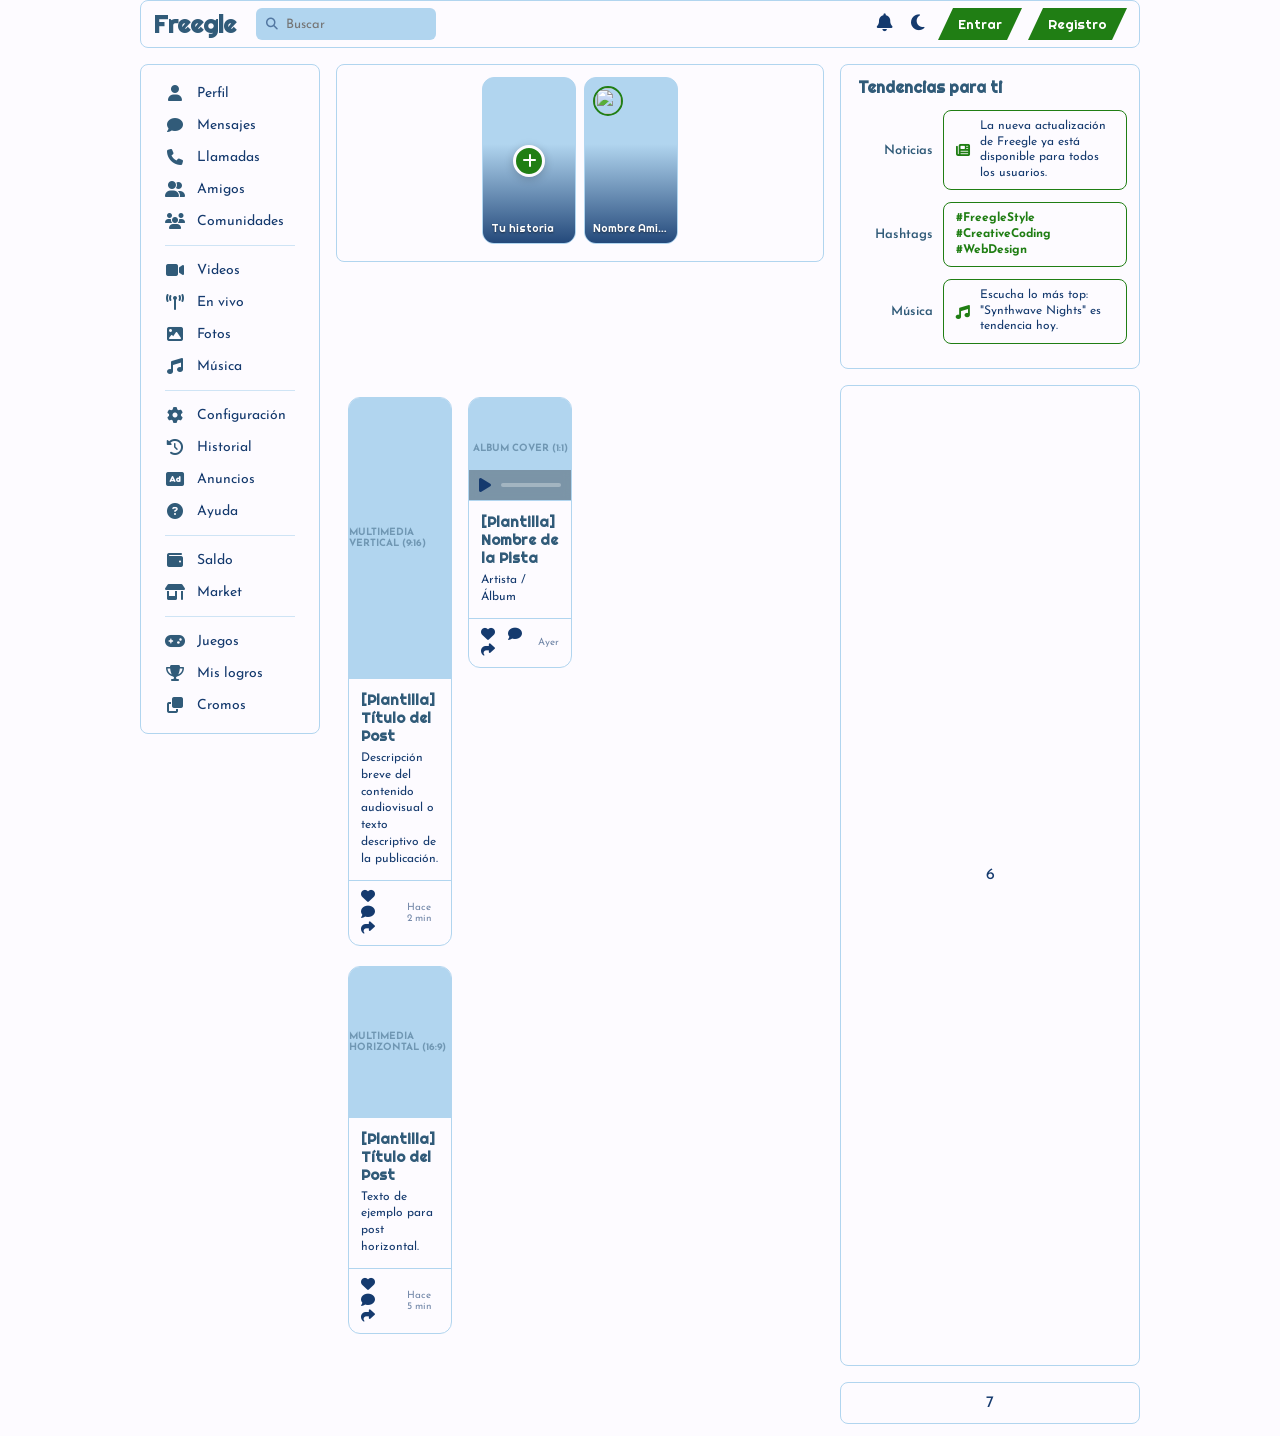
==== index.html @ 53921a43 "Botón de inicio de sesión funcional" ====
<!-- ✧ ─── ⋆⋅☆⋅⋆ ─────────────── ✧ -->
<!-- I N D E X - F R E E G L E . . ✧ -->
<!-- ✧ ─────────────── ⋆⋅☆⋅⋆ ─── ✧ -->
<!DOCTYPE html>
<html lang="en" dir="ltr">
<head>
    <meta charset="UTF-8">
    <meta name="viewport" content="width=device-width, initial-scale=1.0">
    <title>Freegle</title>

    <link rel="preconnect" href="https://fonts.googleapis.com">
    <link rel="preconnect" href="https://fonts.gstatic.com" crossorigin>
    <link href="https://fonts.googleapis.com/css2?family=Josefin+Sans:wght@300;400;600&family=Righteous&display=swap" rel="stylesheet">
    <link rel="stylesheet" href="https://cdnjs.cloudflare.com/ajax/libs/font-awesome/6.4.2/css/all.min.css">

    <link rel="stylesheet" href="style.css">

    <script>
    // Esto se ejecuta ANTES de que la página se dibuje
    const savedTheme = localStorage.getItem('themePreference');
    if (savedTheme) {
        document.documentElement.setAttribute('data-theme', savedTheme);
    }
</script>
</head>
<body>

    <div class="parent">
     <div class="div1">
    <div class="header-container">
        <h1 class="logo">Freegle</h1>

        <div class="search-container">
            <i class="fa-solid fa-magnifying-glass"></i>
            <input type="text" placeholder="Buscar">
        </div>

        <div class="header-actions">
            <button class="icon-btn"><i class="fa-solid fa-bell"></i></button>
            
            <button class="icon-btn" onclick="toggleTheme()"><i class="fa-solid fa-moon"></i></button>

            <div id="auth-ui" style="display: flex; gap: 6px;">
                <button class="btn-skew" onclick="window.location.href='login.html'">Entrar</button>
                <button class="btn-skew" onclick="window.location.href='make_account.html'">Registro</button>
            </div>
        </div>
    </div>
</div>
        <div class="div2">
    <nav class="side-menu">
        <a href="#"><i class="fa-solid fa-user"></i> Perfil</a>
        <a href="#"><i class="fa-solid fa-comment"></i> Mensajes</a>
        <a href="#"><i class="fa-solid fa-phone"></i> Llamadas</a>
        <a href="#"><i class="fa-solid fa-user-group"></i> Amigos</a>
        <a href="#"><i class="fa-solid fa-users"></i> Comunidades</a>
        
        <div class="separator"></div>
        
        <a href="#"><i class="fa-solid fa-video"></i> Videos</a>
        <a href="#"><i class="fa-solid fa-broadcast-tower"></i> En vivo</a>
        <a href="#"><i class="fa-solid fa-image"></i> Fotos</a>
        <a href="#"><i class="fa-solid fa-music"></i> Música</a>
        
        <div class="separator"></div>
        
        <a href="#"><i class="fa-solid fa-gear"></i> Configuración</a>
        <a href="#"><i class="fa-solid fa-clock-rotate-left"></i> Historial</a>
        <a href="#"><i class="fa-solid fa-rectangle-ad"></i> Anuncios</a>
        <a href="#"><i class="fa-solid fa-circle-question"></i> Ayuda</a>
        
        <div class="separator"></div>
        
        <a href="#"><i class="fa-solid fa-wallet"></i> Saldo</a>
        <a href="#"><i class="fa-solid fa-shop"></i> Market</a>
        
        <div class="separator"></div>
        
        <a href="#"><i class="fa-solid fa-gamepad"></i> Juegos</a>
        <a href="#"><i class="fa-solid fa-trophy"></i> Mis logros</a>
        <a href="#"><i class="fa-solid fa-clone"></i> Cromos</a>
       </nav>
    </div>
        <div class="div3">
        <div class="stories-container">
        <div class="story-card user-story">
            <div class="story-image" style="background-image: url('tu-foto.jpg');"></div>
            <div class="gradient-overlay"></div>
            <div class="add-story-btn">
                <i class="fa-solid fa-plus"></i>
            </div>
            <span class="story-title">Tu historia</span>
        </div>

        <div class="story-card">
            <div class="story-image" style="background-image: url('amigo.jpg');"></div>
            <div class="gradient-overlay"></div>
            <div class="story-avatar">
                <img src="avatar.jpg" alt="">
            </div>
            <span class="story-title">Nombre Amigo</span>
        </div>
    </div>
</div>
    <div class="div4">
        <div class="trends-widget">
        <h3 class="trends-title">Tendencias para ti</h3>
        
        <div class="trend-item">
            <span class="trend-cat">Noticias</span>
            <div class="trend-content">
                <i class="fa-solid fa-newspaper"></i>
                <p>La nueva actualización de Freegle ya está disponible para todos los usuarios.</p>
            </div>
        </div>

        <div class="trend-item">
            <span class="trend-cat">Hashtags</span>
            <div class="trend-content">
                <p class="tag-highlight">#FreegleStyle #CreativeCoding #WebDesign</p>
            </div>
        </div>

        <div class="trend-item">
            <span class="trend-cat">Música</span>
            <div class="trend-content">
                <i class="fa-solid fa-music"></i>
                <p>Escucha lo más top: "Synthwave Nights" es tendencia hoy.</p>
            </div>
        </div>
    </div>
</div>
        <div class="div5">
    <div class="feed-container">
        
        <div class="post-card post-vertical">
            <div class="post-media">
                <div class="placeholder-media">MULTIMEDIA VERTICAL (9:16)</div>
            </div>
            <div class="post-separator"></div>
            <div class="post-info">
                <h4 class="post-title">[Plantilla] Título del Post</h4>
                <p class="post-text">Descripción breve del contenido audiovisual o texto descriptivo de la publicación.</p>
            </div>
            <div class="post-separator"></div>
            <div class="post-footer">
                <div class="post-actions">
                    <button class="action-btn"><i class="fa-solid fa-heart"></i></button>
                    <button class="action-btn"><i class="fa-solid fa-comment"></i></button>
                    <button class="action-btn"><i class="fa-solid fa-share"></i></button>
                </div>
                <span class="post-date">Hace 2 min</span>
            </div>
        </div>

        <div class="post-card post-horizontal">
            <div class="post-media">
                <div class="placeholder-media">MULTIMEDIA HORIZONTAL (16:9)</div>
            </div>
            <div class="post-separator"></div>
            <div class="post-info">
                <h4 class="post-title">[Plantilla] Título del Post</h4>
                <p class="post-text">Texto de ejemplo para post horizontal.</p>
            </div>
            <div class="post-separator"></div>
            <div class="post-footer">
                <div class="post-actions">
                    <button class="action-btn"><i class="fa-solid fa-heart"></i></button>
                    <button class="action-btn"><i class="fa-solid fa-comment"></i></button>
                    <button class="action-btn"><i class="fa-solid fa-share"></i></button>
                </div>
                <span class="post-date">Hace 5 min</span>
            </div>
        </div>

        <div class="post-card post-music">
            <div class="post-media square">
                <div class="placeholder-media">ALBUM COVER (1:1)</div>
                <div class="mini-player">
                    <i class="fa-solid fa-play"></i>
                    <div class="player-bar"></div>
                </div>
            </div>
            <div class="post-separator"></div>
            <div class="post-info">
                <h4 class="post-title">[Plantilla] Nombre de la Pista</h4>
                <p class="post-text">Artista / Álbum</p>
            </div>
            <div class="post-separator"></div>
            <div class="post-footer">
                <div class="post-actions">
                    <button class="action-btn"><i class="fa-solid fa-heart"></i></button>
                    <button class="action-btn"><i class="fa-solid fa-comment"></i></button>
                    <button class="action-btn"><i class="fa-solid fa-share"></i></button>
                </div>
                <span class="post-date">Ayer</span>
            </div>
        </div>

    </div>
</div>
        <div class="div6">6</div> 
        <div class="div7">7</div> 
    </div>

    <script src="script.js"></script>
    <script type="module">
    import { auth, db } from './firebase-config.js';
    import { onAuthStateChanged, signOut } from "https://www.gstatic.com/firebasejs/10.7.1/firebase-auth.js";
    import { getDoc, doc } from "https://www.gstatic.com/firebasejs/10.7.1/firebase-firestore.js";

    const authUI = document.getElementById('auth-ui');

    // Escuchar el estado de la sesión
    onAuthStateChanged(auth, async (user) => {
        if (user) {
            // USUARIO CONECTADO: Buscamos sus datos en Firestore
            const userDoc = await getDoc(doc(db, "users", user.uid));
            const userData = userDoc.data();

            // Cambiamos los botones por el perfil (Estilo EA/Gaming)
            authUI.innerHTML = `
                <div class="user-profile-nav">
                    <span class="nav-username">${userData.username}</span>
                    <div class="nav-avatar">
                        <img src="${userData.avatarUrl || 'default-avatar.png'}" alt="Avatar">
                    </div>
                    <button class="logout-btn" id="btn-logout"><i class="fa-solid fa-right-from-bracket"></i></button>
                </div>
            `;

            document.getElementById('btn-logout').addEventListener('click', () => {
                signOut(auth).then(() => {
                    alert("Sesión cerrada");
                    window.location.reload();
                });
            });

        } else {
            // USUARIO DESCONECTADO: Mostramos botones originales
            authUI.innerHTML = `
                <button class="btn-skew">Entrar</button>
                <button class="btn-skew" onclick="window.location.href='make_account.html'">Registro</button>
            `;
        }
    });
</script>
</body>
</html>
---- style.css ----
/* ✧ ─── ⋆⋅☆⋅⋆ ─────────────── ✧
   F R E E G L E   S T Y L E S
   G L O B A L   V A R I A B L E S
✧ ─────────────── ⋆⋅☆⋅⋆ ─── ✧ */

* {
    box-sizing: border-box;
    margin: 0;
    padding: 0;
}

:root {
    /* ✦ Light Mode (Default) ✦ */
    --bg-base: #FDFBFF;
    --bg-details: #B1D5EF;
    --text-main: #153A6E;
    --text-title: #315B79;
    --link-accent: #207E14;
}

[data-theme="dark"] {
    /* ✦ Dark Mode ✦ */
    --bg-base: #181F4F;
    --bg-details: #4C5175;
    --text-main: #FDFBFF;
    --text-title: #6893D7;
    --link-accent: #20D70E;
}

/* ✧ ─── ⋆⋅☆⋅⋆ ─────────────── ✧
   T Y P O G R A P H Y & B A S E
✧ ─────────────── ⋆⋅☆⋅⋆ ─── ✧ */

/* Aplicación global de fondo y texto base con transición suave */
body {
    background-color: var(--bg-base);
    color: var(--text-main);
    transition: background-color 0.3s ease, color 0.3s ease;
}

/* Aplicando Righteous a los títulos */
h1, h2, h3 {
    font-family: 'Righteous', cursive;
    color: var(--text-title);
    transition: color 0.3s ease;
}

/* Aplicando Josefin Sans al texto normal y cuerpo */
body, p, span, div, input, button {
    font-family: 'Josefin Sans', sans-serif;
}

/* Estilos de enlaces */
a {
    font-family: 'Josefin Sans', sans-serif;
    color: var(--link-accent);
    text-decoration: none;
    transition: color 0.3s ease;
}

/* ✧ ─── ⋆⋅☆⋅⋆ ─────────────── ✧
   L A Y O U T   &   C O M P O N E N T S
✧ ─────────────── ⋆⋅☆⋅⋆ ─── ✧ */

/* ✧ ─── ⋆⋅☆⋅⋆ ─────────────── ✧
   M A I N   L A Y O U T   (G R I D)
✧ ─────────────── ⋆⋅☆⋅⋆ ─── ✧ */

.parent {
    display: grid;
    /* Columna 1: Menú, Columna 2: Feed, Columna 3: Widgets */
    grid-template-columns: 180px 1fr 300px;
    /* Fila 1 fija en 48px, el resto se adapta */
    grid-template-rows: 48px auto 1fr; 
    gap: 16px;
    max-width: 1024px;
    margin: 0 auto;
    padding: 0 12px 12px 12px; 
    min-height: 100vh;
}

/* Estilo de los contenedores: Limpio y moderno */
.parent > div {
    /* Usamos el fondo de la página, no el de detalles */
    background-color: var(--bg-base); 
    border-radius: 8px;
    padding: 12px;
    /* Usamos el color de detalles solo para el borde */
    border: 1px solid var(--bg-details);
    display: flex;
    align-items: center;
    justify-content: center;
}

/* Div 1: Barra superior (Sticky) */
.div1 {
    grid-column: 1 / span 3;
    height: 48px;
    position: sticky;
    top: 0;
    z-index: 1000;
    /* Borde solo abajo para la barra para que pegue arriba */
    border-top: none;
    border-left: none;
    border-right: none;
    border-radius: 0;
}

/* Div 2: Menú lateral izquierdo */
.div2 {
    grid-column: 1;
    grid-row: 2 / span 2;
    align-self: start;
    border: none; 
}

/* Div 3: Historias / Reels */ 
.div3 { 
    grid-column: 2; 
    grid-row: 2;
    
    /* Mantenemos el look */
    display: flex;
    align-items: center;
    background-color: var(--bg-base);
    border: 1px solid var(--bg-details);
    border-radius: 8px;
    padding: 10px;

    align-self: start; /* Evita que se estire hacia abajo para igualar al div4 */
    height: fit-content; /* Se ajusta exactamente al contenido interno */
}

/* ✧ ─── ⋆⋅☆⋅⋆ ─────────────── ✧
   M A S O N R Y   F E E D (div5)
✧ ─────────────── ⋆⋅☆⋅⋆ ─── ✧ */

.div5 {
    grid-column: 2;
    grid-row: 3;
    background-color: transparent !important;
    border: none !important;
    padding: 0;
}

.feed-container {
    /* Crea 3 columnas en tu resolución actual */
    column-count: 3;
    column-gap: 16px;
    width: 100%;
}

/* Responsividad: Si la pantalla es más ancha (16:9), añade más columnas */
@media (min-width: 1200px) {
    .feed-container { column-count: 4; }
}

/* Estilo de la Tarjeta del Post */
.post-card {
    display: inline-block; /* Crucial para Masonry */
    width: 100%;
    margin-bottom: 16px;
    background-color: var(--bg-base);
    border: 1px solid var(--bg-details);
    border-radius: 12px;
    overflow: hidden;
    break-inside: avoid; /* Evita que el post se corte entre columnas */
}

/* Media Containers */
.post-media {
    width: 100%;
    background-color: var(--bg-details);
    display: flex;
    align-items: center;
    justify-content: center;
    position: relative;
}

/* Tamaños proporcionales */
.post-vertical .post-media { height: 280px; } /* Proporción 9:16 aprox */
.post-horizontal .post-media { height: 150px; } /* Proporción 16:9 */
.post-music .post-media.square { aspect-ratio: 1/1; }

.placeholder-media {
    font-size: 10px;
    text-transform: uppercase;
    color: var(--text-title);
    opacity: 0.5;
    font-weight: bold;
}

/* Separadores de 1px */
.post-separator {
    height: 1px;
    background-color: var(--bg-details);
    width: 100%;
}

/* Contenido del Post */
.post-info {
    padding: 12px;
}

.post-title {
    font-family: 'Righteous', cursive;
    font-size: 14px;
    margin-bottom: 5px;
    color: var(--text-title);
}

.post-text {
    font-size: 12px;
    color: var(--text-main);
    line-height: 1.4;
}

/* Footer y Acciones */
.post-footer {
    padding: 8px 12px;
    display: flex;
    justify-content: space-between;
    align-items: center;
}

.action-btn {
    background: transparent;
    border: none;
    color: var(--text-main);
    margin-right: 8px;
    cursor: pointer;
    font-size: 14px;
    transition: color 0.2s;
}

.action-btn:hover { color: var(--link-accent); }

.post-date {
    font-size: 10px;
    opacity: 0.6;
}

/* Reproductor de Música Mini */
.mini-player {
    position: absolute;
    bottom: 0;
    width: 100%;
    height: 30px;
    background: rgba(0,0,0,0.3);
    backdrop-filter: blur(5px);
    display: flex;
    align-items: center;
    padding: 0 10px;
    gap: 10px;
}

.player-bar {
    flex: 1;
    height: 4px;
    background: rgba(255,255,255,0.3);
    border-radius: 2px;
}

/* Div 4: Tendencias */
.div4 {
    grid-column: 3;
    grid-row: 2;
}

/* Div 6 y 7: Widgets / Publicidad */
.div6, .div7 {
    grid-column: 3;
}

/* ✧ ─── ⋆⋅☆⋅⋆ ─────────────── ✧
   S I D E   M E N U   S T Y L E S
✧ ─────────────── ⋆⋅☆⋅⋆ ─── ✧ */

.side-menu {
    display: flex;
    flex-direction: column;
    width: 100%;
}

.side-menu a {
    display: flex;
    align-items: center;
    padding: 8px 12px;
    font-size: 14px; /* Tamaño estándar VK */
    color: var(--text-main);
    border-radius: 6px;
    transition: background 0.2s ease;
}

/* Efecto hover estilo VK/Facebook */
.side-menu a:hover {
    background-color: var(--bg-details);
    color: var(--text-title);
}

/* Los iconos */
.side-menu a i {
    margin-right: 12px;
    width: 20px; /* Ancho fijo para que el texto quede alineado */
    text-align: center;
    font-size: 16px;
    color: var(--text-title); /* Los iconos suelen resaltar un poco más */
}

.separator {
    height: 1px;
    background-color: var(--bg-details);
    margin: 8px 12px;
    opacity: 0.6;
}

/* ✧ ─── ⋆⋅☆⋅⋆ ─────────────── ✧
   H E A D E R   C O M P O N E N T S
✧ ─────────────── ⋆⋅☆⋅⋆ ─── ✧ */

.header-container {
    display: flex;
    align-items: center;
    width: 100%;
    height: 100%;
}

/* Logo */
.logo {
    font-size: 24px;
    margin-right: 20px;
    color: var(--text-title);
    /* Ya tiene Righteous por la regla global que pusimos antes */
}

/* Buscador estilo VK (Pequeño y a la izquierda) */
.search-container {
    background-color: var(--bg-details);
    border-radius: 6px;
    height: 32px;
    width: 180px;
    display: flex;
    align-items: center;
    padding: 0 10px;
    margin-right: 16px; /* El espacio de 16px que pediste */
}

.search-container i {
    font-size: 12px;
    color: var(--text-main);
    opacity: 0.6;
}

.search-container input {
    background: transparent;
    border: none;
    outline: none;
    padding-left: 8px;
    font-size: 13px;
    color: var(--text-main);
    width: 100%;
}

/* Contenedor de botones a la derecha */
.header-actions {
    margin-left: auto; /* Empuja todo a la derecha */
    display: flex;
    align-items: center;
    gap: 8px; /* Espacio entre botones */
}

/* Botones de Iconos (Campana y Luna) */
.icon-btn {
    background: transparent;
    border: none;
    color: var(--text-main);
    font-size: 18px;
    cursor: pointer;
    padding: 5px;
    transition: transform 0.2s;
}

.icon-btn:hover {
    color: var(--link-accent);
    transform: scale(1.1);
}

/* ✧ ─── ⋆⋅☆⋅⋆ ─────────────── ✧
   P A R A L L E L O G R A M   B T N S
✧ ─────────────── ⋆⋅☆⋅⋆ ─── ✧ */

.btn-skew {
    --p: 15px; /* Inclinación ajustada para botones pequeños */
    background-color: var(--link-accent);
    color: white;
    font-family: 'Righteous', cursive;
    border: none;
    padding: 0 20px;
    height: 32px;
    cursor: pointer;
    clip-path: polygon(var(--p) 0, 100% 0, calc(100% - var(--p)) 100%, 0 100%);
    transition: filter 0.2s, transform 0.2s;
}

.btn-skew:hover {
    filter: brightness(1.2);
    transform: translateY(-1px);
}

/* ✧ ─── ⋆⋅☆⋅⋆ ─────────────── ✧
   S T O R I E S   S Y S T E M
✧ ─────────────── ⋆⋅☆⋅⋆ ─── ✧ */

.stories-container {
    display: flex;
    gap: 8px;
    overflow-x: auto; /* Permite scroll horizontal si hay muchas */
    padding-bottom: 5px;
}

.story-card {
    position: relative;
    width: 94px;
    height: 167px;
    border-radius: 12px;
    overflow: hidden;
    flex-shrink: 0;
    cursor: pointer;
    border: 1px solid var(--bg-details);
    background-color: var(--bg-details);
}

.story-image {
    width: 100%;
    height: 100%;
    background-size: cover;
    background-position: center;
    transition: transform 0.3s ease;
}

.story-card:hover .story-image {
    transform: scale(1.05);
}

/* El degradado que mencionaste (Sin usar negro puro) */
.gradient-overlay {
    position: absolute;
    bottom: 0;
    width: 100%;
    height: 60%;
    background: linear-gradient(to top, rgba(21, 58, 110, 0.9) 0%, transparent 100%);
}

/* Título en Righteous */
.story-title {
    position: absolute;
    bottom: 8px;
    left: 8px;
    right: 8px;
    font-family: 'Righteous', cursive;
    font-size: 11px;
    color: #FFFFFF;
    text-shadow: 0px 1px 2px rgba(0,0,0,0.5);
    white-space: nowrap;
    overflow: hidden;
    text-overflow: ellipsis;
}

/* Burbuja del símbolo + */
.add-story-btn {
    position: absolute;
    top: 50%;
    left: 50%;
    transform: translate(-50%, -50%);
    width: 32px;
    height: 32px;
    background-color: var(--link-accent);
    color: white;
    border-radius: 50%;
    display: flex;
    align-items: center;
    justify-content: center;
    border: 3px solid var(--bg-base);
    box-shadow: 0 2px 10px rgba(0,0,0,0.2);
    z-index: 2;
}

/* Avatar circular para historias de otros */
.story-avatar {
    position: absolute;
    top: 8px;
    left: 8px;
    width: 30px;
    height: 30px;
    border-radius: 50%;
    border: 2px solid var(--link-accent);
    overflow: hidden;
    z-index: 2;
}

.story-avatar img {
    width: 100%;
    height: 100%;
    object-fit: cover;
}

/* ✧ ─── ⋆⋅☆⋅⋆ ─────────────── ✧
   T R E N D S   W I D G E T
✧ ─────────────── ⋆⋅☆⋅⋆ ─── ✧ */

.div4 {
    align-self: start; /* Para que no se estire infinito hacia abajo */
}

.trends-title {
    font-size: 16px;
    margin-bottom: 12px;
    padding-left: 5px;
}

.trend-item {
    display: grid;
    grid-template-columns: 80px 1fr; /* Categoría fija a la izquierda */
    align-items: center;
    gap: 10px;
    margin-bottom: 12px;
    width: 100%;
}

.trend-cat {
    font-size: 13px;
    font-weight: 600;
    color: var(--text-title);
    text-align: right;
}

/* El encapsulado que pediste con el color del enlace */
.trend-content {
    background-color: var(--bg-base);
    border: 1px solid var(--link-accent); /* Borde de 1px verde enlace */
    border-radius: 8px;
    padding: 8px 12px;
    display: flex;
    align-items: center;
    gap: 10px;
    cursor: pointer;
    transition: background 0.2s ease, transform 0.1s;
}

.trend-content:hover {
    background-color: rgba(32, 126, 20, 0.05); /* Un toque leve del verde al pasar el mouse */
    transform: translateX(3px);
}

.trend-content i {
    color: var(--link-accent);
    font-size: 14px;
}

.trend-content p {
    font-size: 12px;
    line-height: 1.3;
    margin: 0;
    color: var(--text-main);
}

.tag-highlight {
    color: var(--link-accent) !important;
    font-weight: bold;
}

/* PERFIL DE USUARIO */

.user-profile-nav {
    display: flex;
    align-items: center;
    gap: 12px;
}

.nav-username {
    font-family: 'Righteous', cursive;
    color: var(--text-title);
    font-size: 14px;
}

.nav-avatar {
    width: 35px;
    height: 35px;
    border-radius: 50%;
    border: 2px solid var(--link-accent);
    overflow: hidden;
    background-color: var(--bg-details);
}

.nav-avatar img {
    width: 100%;
    height: 100%;
    object-fit: cover;
}

.logout-btn {
    --p: 10px;
    background-color: #B71000;
    color: white;
    font-family: 'Righteous', cursive;
    border: none;
    padding: 0 15px;
    height: 32px;
    cursor: pointer;
    clip-path: polygon(var(--p) 0, 100% 0, calc(100% - var(--p)) 100%, 0 100%);
    transition: filter 0.2s, transform 0.2s;
    display: flex;
    align-items: center;
    justify-content: center;
}

.logout-btn:hover {
    filter: brightness(1.2);
    transform: translateY(-1px) scale(1.05);
    color: white;
}

.logout-btn i {
    font-size: 14px;
}
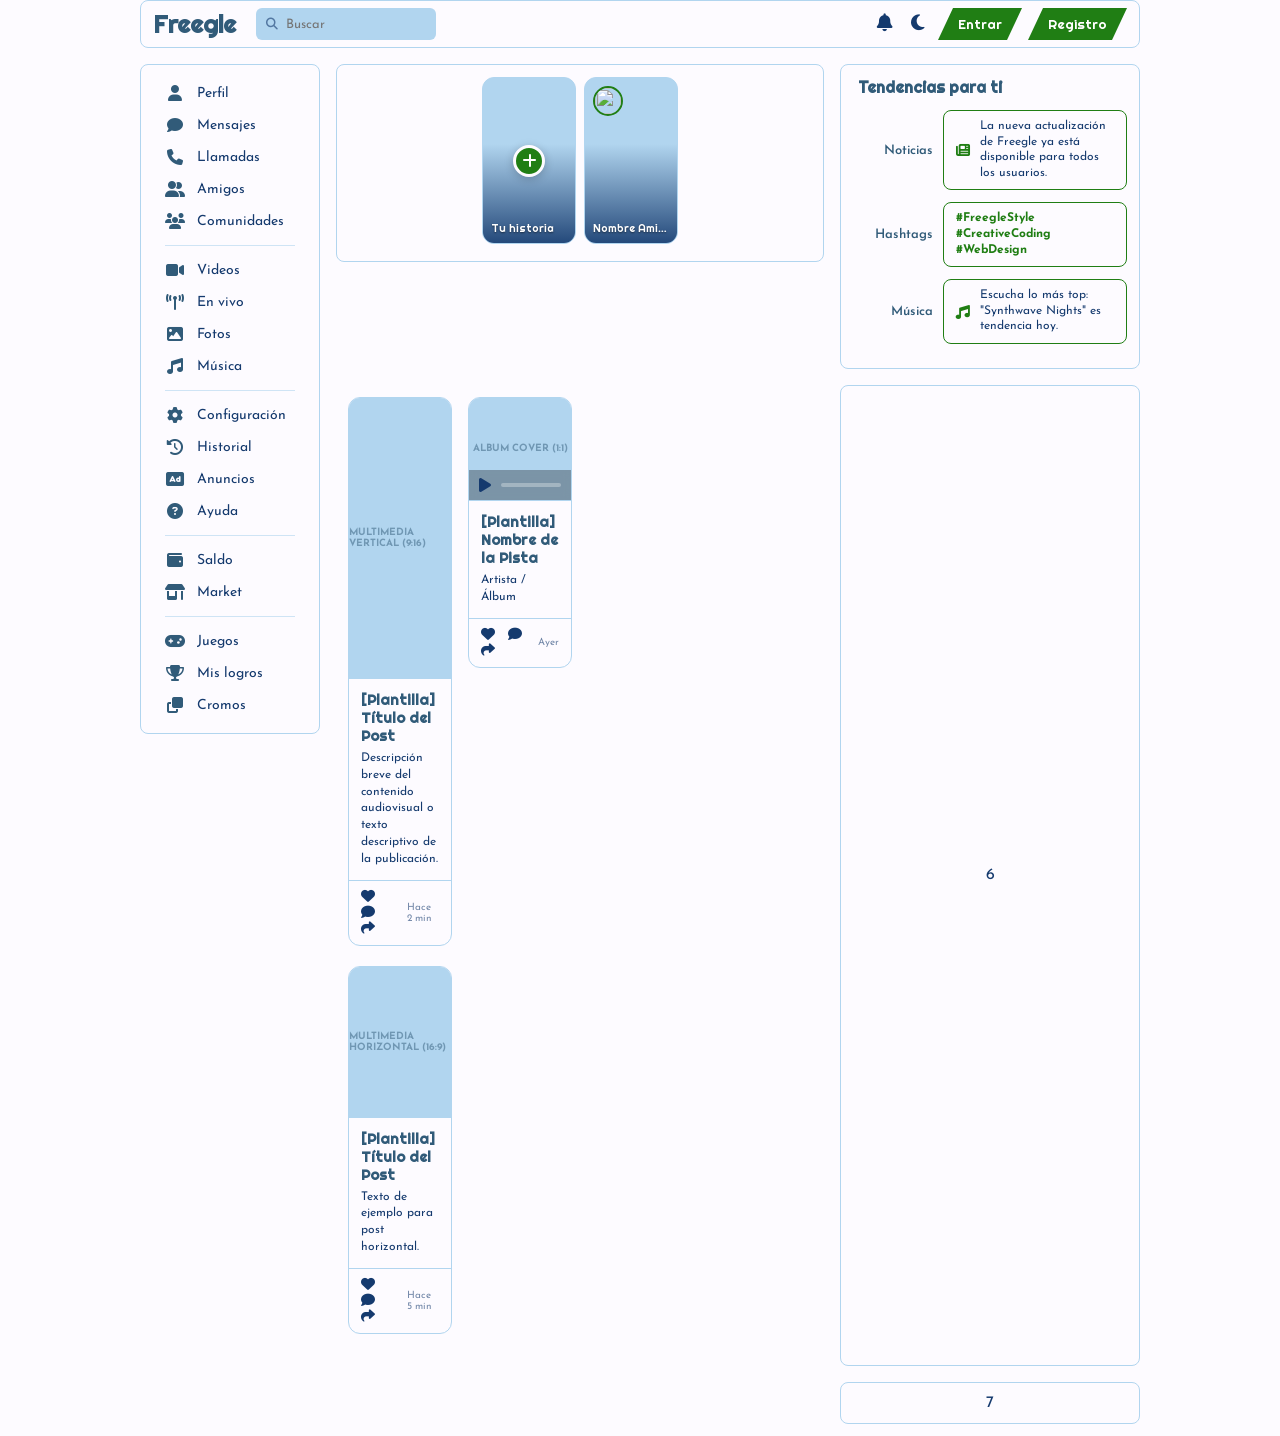
==== commit 8f9f122d: "Perfil de usuario corregido" ====
--- a/index.html
+++ b/index.html
@@ -210,15 +210,73 @@
     import { getDoc, doc } from "https://www.gstatic.com/firebasejs/10.7.1/firebase-firestore.js";
 
     const authUI = document.getElementById('auth-ui');
-
-    // Escuchar el estado de la sesión
+    const mainCenter = document.querySelector('.div5'); // El contenedor central
+
+    // --- FUNCIÓN PARA DIBUJAR EL PERFIL ---
+    async function showProfile(uid) {
+    const userDoc = await getDoc(doc(db, "users", uid));
+    if (!userDoc.exists()) return;
+    const data = userDoc.data();
+
+    const div3 = document.querySelector('.div3');
+    const div5 = document.querySelector('.div5');
+
+    // 1. Ocultamos las historias sin borrarlas del HTML
+    div3.classList.add('hidden-by-profile');
+
+    // 2. Expandimos el div5 para que suba al espacio del div3
+    div5.classList.add('profile-expanded');
+
+    // 3. Inyectamos el contenido del perfil
+    div5.innerHTML = `
+        <div class="profile-view">
+            <div class="profile-card">
+                <div class="user-banner" style="background-image: url('${data.bannerUrl || ''}');"></div>
+                <div class="user-info-row">
+                    <div class="user-avatar-main">
+                        <img src="${data.avatarUrl || 'default-avatar.png'}">
+                    </div>
+                    <div class="user-actions-row">
+                        <button class="btn-skew">EDITAR PERFIL</button>
+                        <button class="icon-btn"><i class="fa-solid fa-ellipsis"></i></button>
+                    </div>
+                </div>
+                <div class="user-text-details">
+                    <h2>${data.displayName}</h2>
+                    <span style="color: var(--link-accent)">@${data.username}</span>
+                    <p>${data.bio || 'Sin biografía...'}</p>
+                </div>
+            </div>
+
+            <div class="profile-sep"></div>
+
+            <div class="profile-metrics">
+                <div class="metric"><span class="m-count">0</span><span class="m-label">Publicaciones</span></div>
+                <div class="metric"><span class="m-count">0</span><span class="m-label">Seguidores</span></div>
+                <div class="metric"><span class="m-count">0</span><span class="m-label">Amigos</span></div>
+            </div>
+
+            <div class="profile-sep"></div>
+
+            <div class="profile-nav-tabs">
+                <div class="tabs-list">
+                    <button class="tab-item active">Publicaciones</button>
+                    <button class="tab-item">Fotos</button>
+                    <button class="tab-item">Videos</button>
+                    <button class="tab-item">Música</button>
+                </div>
+                <button class="icon-btn"><i class="fa-solid fa-sliders"></i></button>
+            </div>
+        </div>
+    `;
+}
+
     onAuthStateChanged(auth, async (user) => {
         if (user) {
-            // USUARIO CONECTADO: Buscamos sus datos en Firestore
             const userDoc = await getDoc(doc(db, "users", user.uid));
             const userData = userDoc.data();
 
-            // Cambiamos los botones por el perfil (Estilo EA/Gaming)
+            // Interfaz de Usuario Logueado en el Header
             authUI.innerHTML = `
                 <div class="user-profile-nav">
                     <span class="nav-username">${userData.username}</span>
@@ -229,17 +287,22 @@
                 </div>
             `;
 
-            document.getElementById('btn-logout').addEventListener('click', () => {
-                signOut(auth).then(() => {
-                    alert("Sesión cerrada");
-                    window.location.reload();
-                });
-            });
+            // CONFIGURAR BOTÓN PERFIL DEL MENÚ LATERAL
+            const profileLink = document.querySelector('.side-menu a:first-child');
+            profileLink.onclick = (e) => {
+                e.preventDefault();
+                showProfile(user.uid);
+            };
+
+            // Cerrar sesión
+            document.getElementById('btn-logout').onclick = () => {
+                signOut(auth).then(() => window.location.reload());
+            };
 
         } else {
-            // USUARIO DESCONECTADO: Mostramos botones originales
+            // Usuario no logueado
             authUI.innerHTML = `
-                <button class="btn-skew">Entrar</button>
+                <button class="btn-skew" onclick="window.location.href='login.html'">Entrar</button>
                 <button class="btn-skew" onclick="window.location.href='make_account.html'">Registro</button>
             `;
         }
--- a/style.css
+++ b/style.css
@@ -548,7 +548,7 @@
 }
 
 .trend-content:hover {
-    background-color: rgba(32, 126, 20, 0.05); /* Un toque leve del verde al pasar el mouse */
+    background-color: rgba(32, 126, 20, 0.05);
     transform: translateX(3px);
 }
 
@@ -623,3 +623,103 @@
 .logout-btn i {
     font-size: 14px;
 }
+
+/* --- ESTILOS DEL PERFIL (DIV 5) --- */
+.profile-sep {
+    height: 1px;
+    background-color: var(--bg-details);
+    width: 100%;
+}
+
+.user-banner {
+    width: 100%;
+    height: 160px;
+    background-color: #2a2a2a;
+    background-size: cover;
+    background-position: center;
+}
+
+.user-info-row {
+    display: flex;
+    justify-content: space-between;
+    padding: 0 15px;
+    height: 45px;
+}
+
+.user-avatar-main {
+    position: relative;
+    top: -45px;
+}
+
+.user-avatar-main img {
+    width: 90px;
+    height: 90px;
+    border-radius: 50%;
+    border: 4px solid var(--bg-base);
+    object-fit: cover;
+    background: var(--bg-details);
+}
+
+.user-actions-row {
+    padding-top: 10px;
+    display: flex;
+    gap: 8px;
+}
+
+.user-text-details {
+    padding: 15px;
+}
+
+.user-text-details h2 {
+    font-family: 'Righteous', cursive;
+    font-size: 22px;
+    margin: 0;
+}
+
+.profile-metrics {
+    display: flex;
+    padding: 15px;
+    gap: 25px;
+}
+
+.metric {
+    display: flex;
+    flex-direction: column;
+}
+
+.m-count { font-weight: bold; font-size: 16px; }
+.m-label { font-size: 12px; opacity: 0.7; }
+
+.profile-nav-tabs {
+    display: flex;
+    justify-content: space-between;
+    padding: 10px 15px;
+    align-items: center;
+}
+
+.tabs-list { display: flex; gap: 15px; }
+.tab-item {
+    background: none; border: none; color: var(--text-main);
+    font-size: 13px; cursor: pointer; padding-bottom: 5px;
+}
+.tab-item.active {
+    color: var(--link-accent);
+    border-bottom: 2px solid var(--link-accent);
+}
+
+/* Clase para que el perfil tome el control del centro */
+.profile-expanded {
+    grid-column: 2;
+    grid-row: 2 / span 2; /* Ocupa el lugar de historias y feed */
+    background-color: var(--bg-base);
+    border: 1px solid var(--bg-details);
+    border-radius: 8px;
+    z-index: 10;
+    align-self: start;
+    display: block !important; /* Para que no use el flex por defecto del grid */
+}
+
+/* Ocultar elementos cuando el perfil está activo */
+.hidden-by-profile {
+    display: none !important;
+}
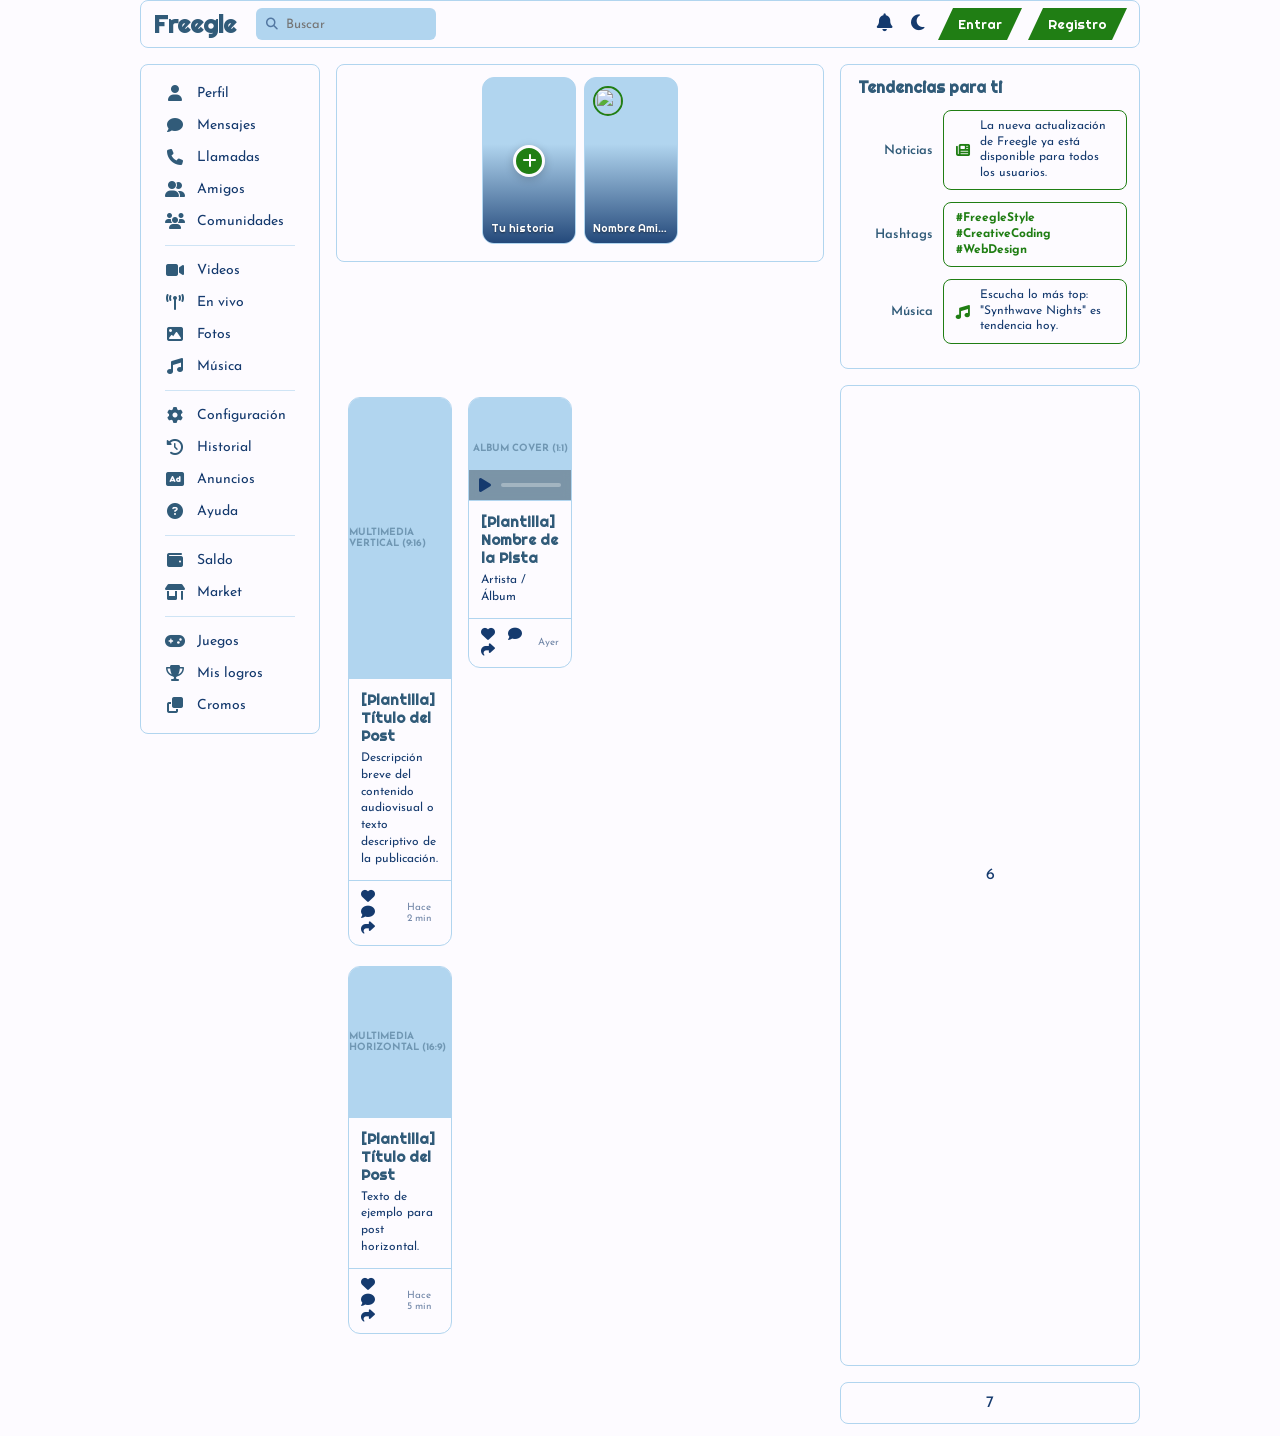
==== commit cfe52992: "Modal añadido" ====
--- a/index.html
+++ b/index.html
@@ -237,7 +237,7 @@
                         <img src="${data.avatarUrl || 'default-avatar.png'}">
                     </div>
                     <div class="user-actions-row">
-                        <button class="btn-skew">EDITAR PERFIL</button>
+                        <button class="btn-skew" id="btn-edit-profile">EDITAR PERFIL</button>
                         <button class="icon-btn"><i class="fa-solid fa-ellipsis"></i></button>
                     </div>
                 </div>
@@ -269,6 +269,8 @@
             </div>
         </div>
     `;
+        const btnEdit = document.getElementById('btn-edit-profile');
+        btnEdit.onclick = () => openEditModal(uid, data);
 }
 
     onAuthStateChanged(auth, async (user) => {
@@ -307,6 +309,69 @@
             `;
         }
     });
+        import { updateDoc } from "https://www.gstatic.com/firebasejs/10.7.1/firebase-firestore.js";
+
+// Funciones globales para el modal
+window.closeEditModal = () => {
+    document.getElementById('edit-profile-modal').style.display = 'none';
+};
+
+async function openEditModal(uid, currentData) {
+    const modal = document.getElementById('edit-profile-modal');
+    modal.style.display = 'flex';
+
+    document.getElementById('edit-avatar-url').value = currentData.avatarUrl || '';
+    document.getElementById('edit-banner-url').value = currentData.bannerUrl || '';
+    document.getElementById('edit-display-name').value = currentData.displayName || '';
+    document.getElementById('edit-bio').value = currentData.bio || '';
+
+    document.getElementById('btn-save-profile').onclick = async () => {
+        const userRef = doc(db, "users", uid);
+        await updateDoc(userRef, {
+            avatarUrl: document.getElementById('edit-avatar-url').value,
+            bannerUrl: document.getElementById('edit-banner-url').value,
+            displayName: document.getElementById('edit-display-name').value,
+            bio: document.getElementById('edit-bio').value
+        });
+        
+        closeEditModal();
+        showProfile(uid); // Refresca solo el contenido del perfil, no la página
+    };
+}
 </script>
+    <div id="edit-profile-modal" class="modal-overlay" style="display: none;">
+    <div class="modal-content">
+        <div class="modal-header">
+            <h3>Editar Perfil</h3>
+            <button class="icon-btn" onclick="closeEditModal()"><i class="fa-solid fa-xmark"></i></button>
+        </div>
+        
+        <div class="modal-body">
+            <div class="input-group">
+                <label>Foto de perfil (URL)</label>
+                <input type="text" id="edit-avatar-url" placeholder="https://ejemplo.com/foto.jpg">
+            </div>
+            
+            <div class="input-group">
+                <label>Banner (URL)</label>
+                <input type="text" id="edit-banner-url" placeholder="https://ejemplo.com/banner.jpg">
+            </div>
+
+            <div class="input-group">
+                <label>Nombre a mostrar</label>
+                <input type="text" id="edit-display-name">
+            </div>
+
+            <div class="input-group">
+                <label>Biografía</label>
+                <textarea id="edit-bio" rows="3"></textarea>
+            </div>
+        </div>
+
+        <div class="modal-footer">
+            <button class="btn-skew" id="btn-save-profile">GUARDAR CAMBIOS</button>
+        </div>
+    </div>
+</div>
 </body>
 </html>
--- a/style.css
+++ b/style.css
@@ -342,7 +342,7 @@
     display: flex;
     align-items: center;
     padding: 0 10px;
-    margin-right: 16px; /* El espacio de 16px que pediste */
+    margin-right: 16px;
 }
 
 .search-container i {
@@ -637,6 +637,15 @@
     background-color: #2a2a2a;
     background-size: cover;
     background-position: center;
+
+    /* Borde del color de la app */
+    border: 1px solid var(--bg-details);
+    
+    border-top-left-radius: 8px;
+    border-top-right-radius: 8px;
+    border-bottom-left-radius: 0;
+    border-bottom-right-radius: 0;
+
 }
 
 .user-info-row {
@@ -709,6 +718,9 @@
 
 /* Clase para que el perfil tome el control del centro */
 .profile-expanded {
+    padding: 0 !important;
+    overflow: hidden;
+    
     grid-column: 2;
     grid-row: 2 / span 2; /* Ocupa el lugar de historias y feed */
     background-color: var(--bg-base);
@@ -723,3 +735,72 @@
 .hidden-by-profile {
     display: none !important;
 }
+
+/* El fondo oscuro detrás del modal */
+.modal-overlay {
+    position: fixed;
+    top: 0;
+    left: 0;
+    width: 100%;
+    height: 100%;
+    background: rgba(0, 0, 0, 0.5);
+    backdrop-filter: blur(4px);
+    display: flex;
+    align-items: center;
+    justify-content: center;
+    z-index: 2000;
+}
+
+/* La caja del modal */
+.modal-content {
+    background-color: var(--bg-base);
+    border: 1px solid var(--bg-details);
+    border-radius: 12px;
+    width: 90%;
+    max-width: 500px;
+    overflow: hidden;
+    box-shadow: 0 10px 30px rgba(0,0,0,0.3);
+}
+
+.modal-header {
+    padding: 15px;
+    border-bottom: 1px solid var(--bg-details);
+    display: flex;
+    justify-content: space-between;
+    align-items: center;
+}
+
+.modal-body {
+    padding: 20px;
+    display: flex;
+    flex-direction: column;
+    gap: 15px;
+}
+
+.input-group {
+    display: flex;
+    flex-direction: column;
+    gap: 5px;
+}
+
+.input-group label {
+    font-size: 13px;
+    font-weight: bold;
+    color: var(--text-title);
+}
+
+.input-group input, .input-group textarea {
+    padding: 10px;
+    border: 1px solid var(--bg-details);
+    border-radius: 6px;
+    background: var(--bg-base);
+    color: var(--text-main);
+    outline: none;
+}
+
+.modal-footer {
+    padding: 15px;
+    border-top: 1px solid var(--bg-details);
+    display: flex;
+    justify-content: flex-end;
+}
